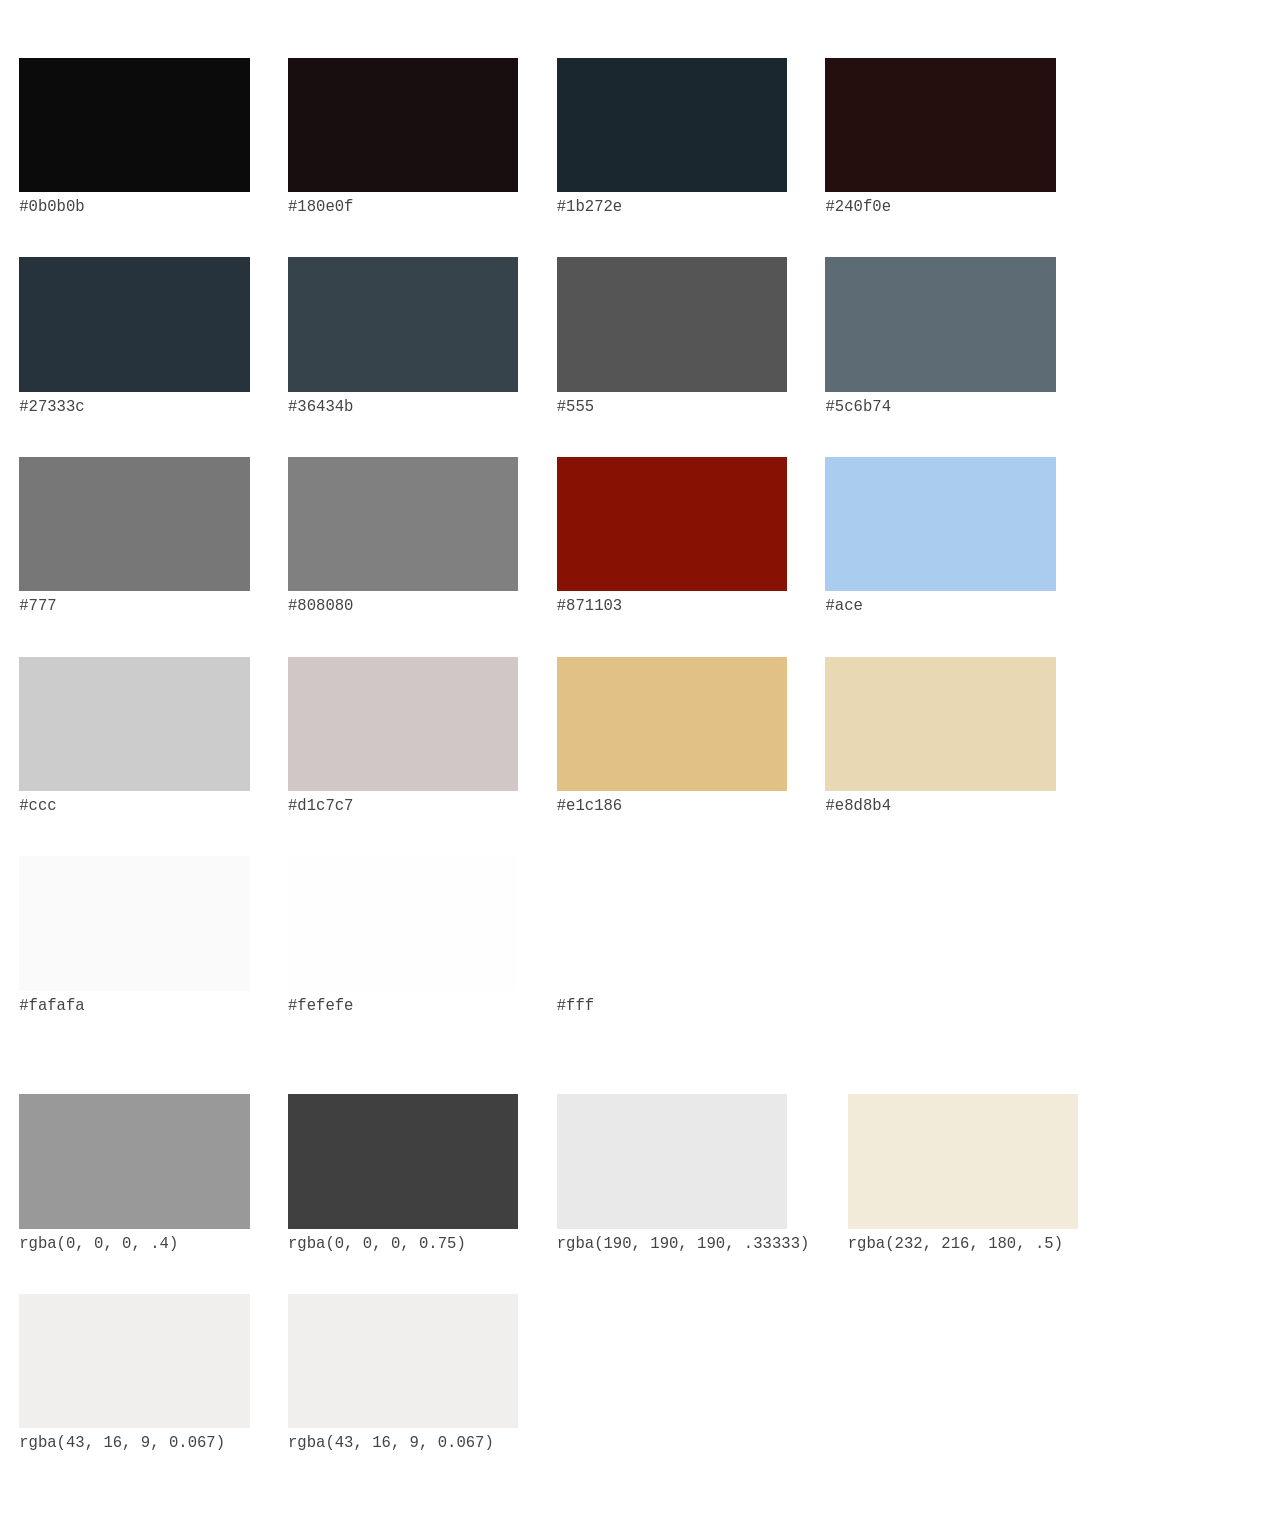
==== output/main.html @ 298e17c4 "Prima actio" ====
<!doctype html>
<html>
<head>
<title>Color scheme for main.css</title>
<meta charset='utf-8'>
<style>
body {
  margin: 0;
  font-family: sans-serif;
  line-height: 1.4;
  font-size: 1.2em;
  color: #444;
}
.color-list:before,
.color-list:after {
  content: '';
  display: table;
}
.color-list:after {
  clear: both;
}
.color-list {
  display: block;
  list-style-type: none;
  padding: 0;
  margin: 2em 0;
}
.color-list li {
  float: left;
  margin: 1em;
}
.color-list span {
  display: block;
  width: 12em;
  height: 7em;
}
.color-list b {
  font-weight: normal;
  font-family: monospace;
}
</style>
</head>
<body>



<div id='moribus'>
<script>
var hexColors = ["#0b0b0b", "#180e0f", "#1b272e", "#240f0e", "#27333c", "#36434b", "#555", "#5c6b74", "#777", "#808080", "#871103", "#ace", "#ccc", "#d1c7c7", "#e1c186", "#e8d8b4", "#fafafa", "#fefefe", "#fff"];
var rgbaColors = ["rgba(0, 0, 0, .4)", "rgba(0, 0, 0, 0.75)", "rgba(190, 190, 190, .33333)", "rgba(232, 216, 180, .5)", "rgba(43, 16, 9, 0.067)", "rgba(43, 16, 9, 0.067)"];
</script>
<script>
(function(hexColors, rgbaColors, document){


var bod = document.body;

var makeColorListHtml = function(idString, ary){
  var colorsHtml = '<ul id="' + idString + '" class="color-list">';
  ary.forEach(function(val){
    colorsHtml += '<li><span style="background-color: ' + val + ';"></span><b>' + val + '</b></li>'
  });
  colorsHtml += '</ul>';
  return colorsHtml
};

if(rgbaColors){
  document.body.insertAdjacentHTML('afterbegin', makeColorListHtml('rgba-colors', rgbaColors));
}
if(hexColors){
  document.body.insertAdjacentHTML('afterbegin', makeColorListHtml('hex-colors', hexColors));
}


})(hexColors, rgbaColors, document);
</script>
</div>
</body>
</html>
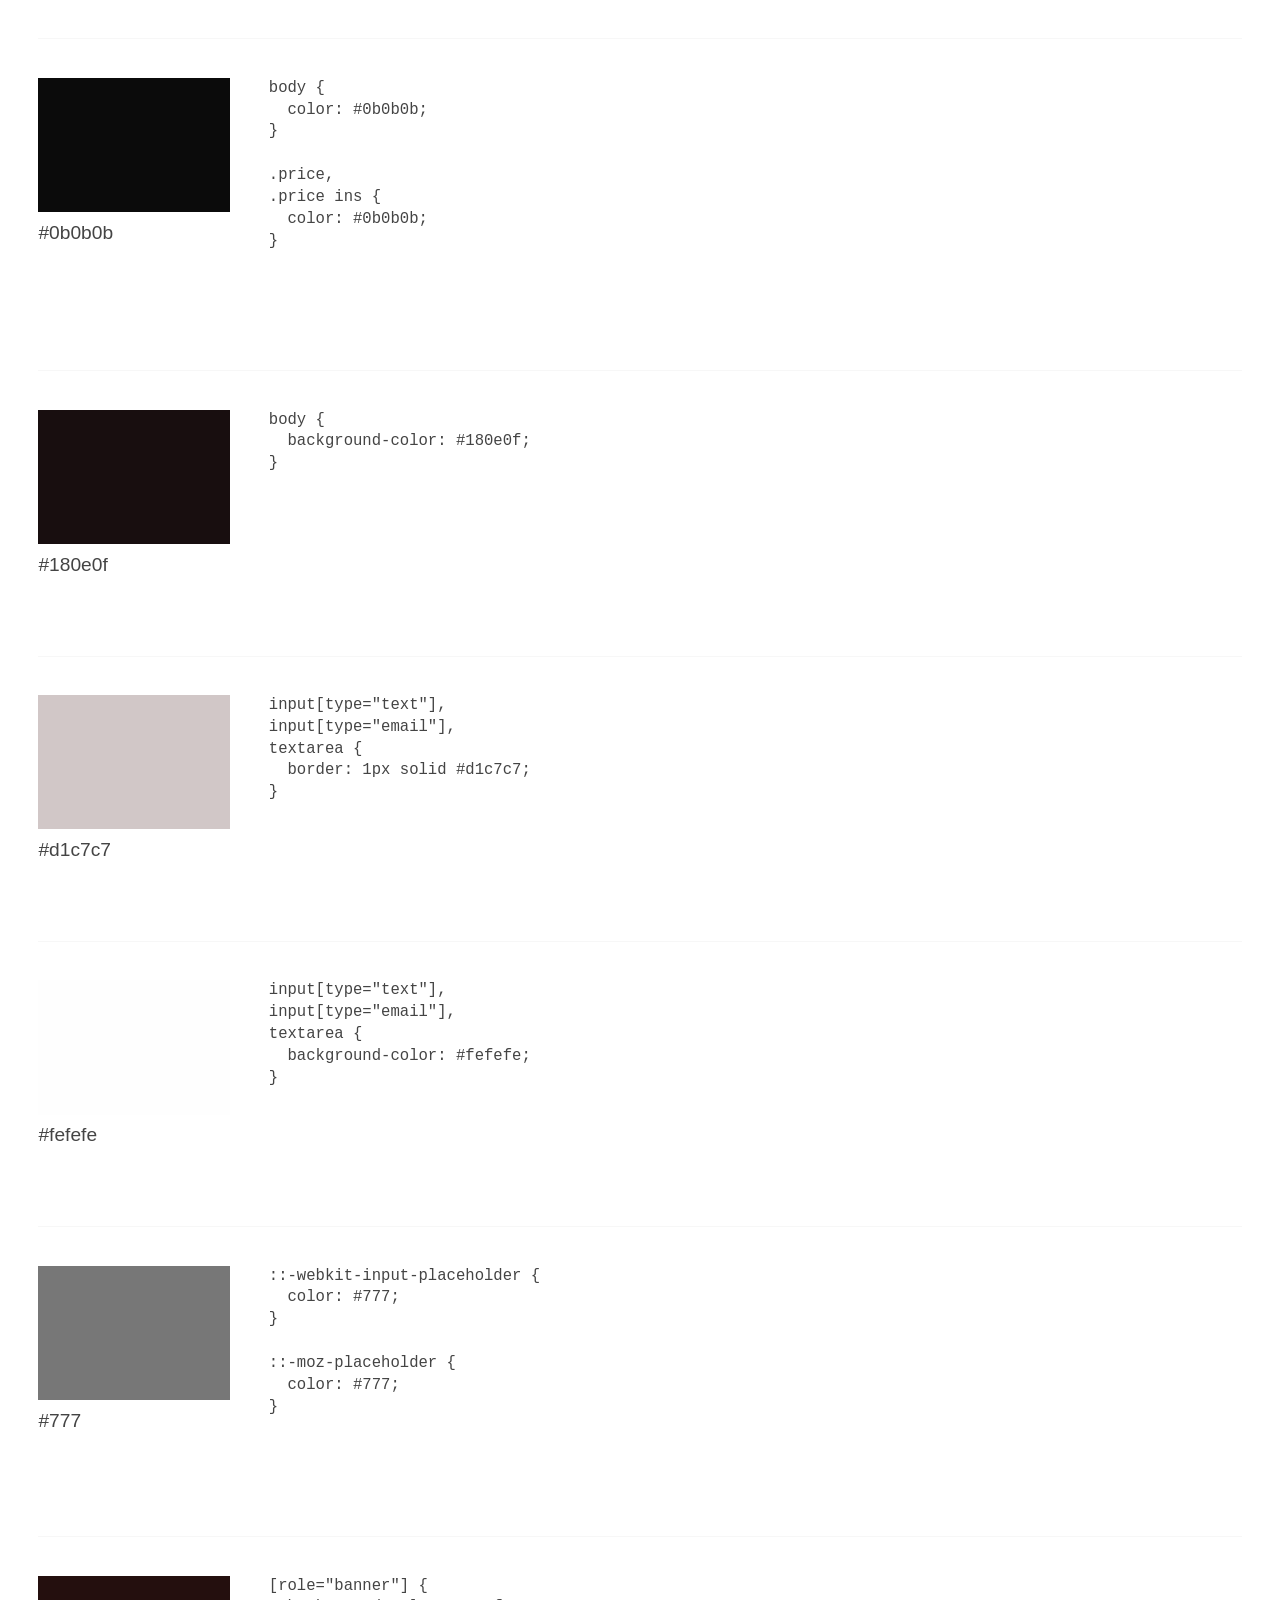
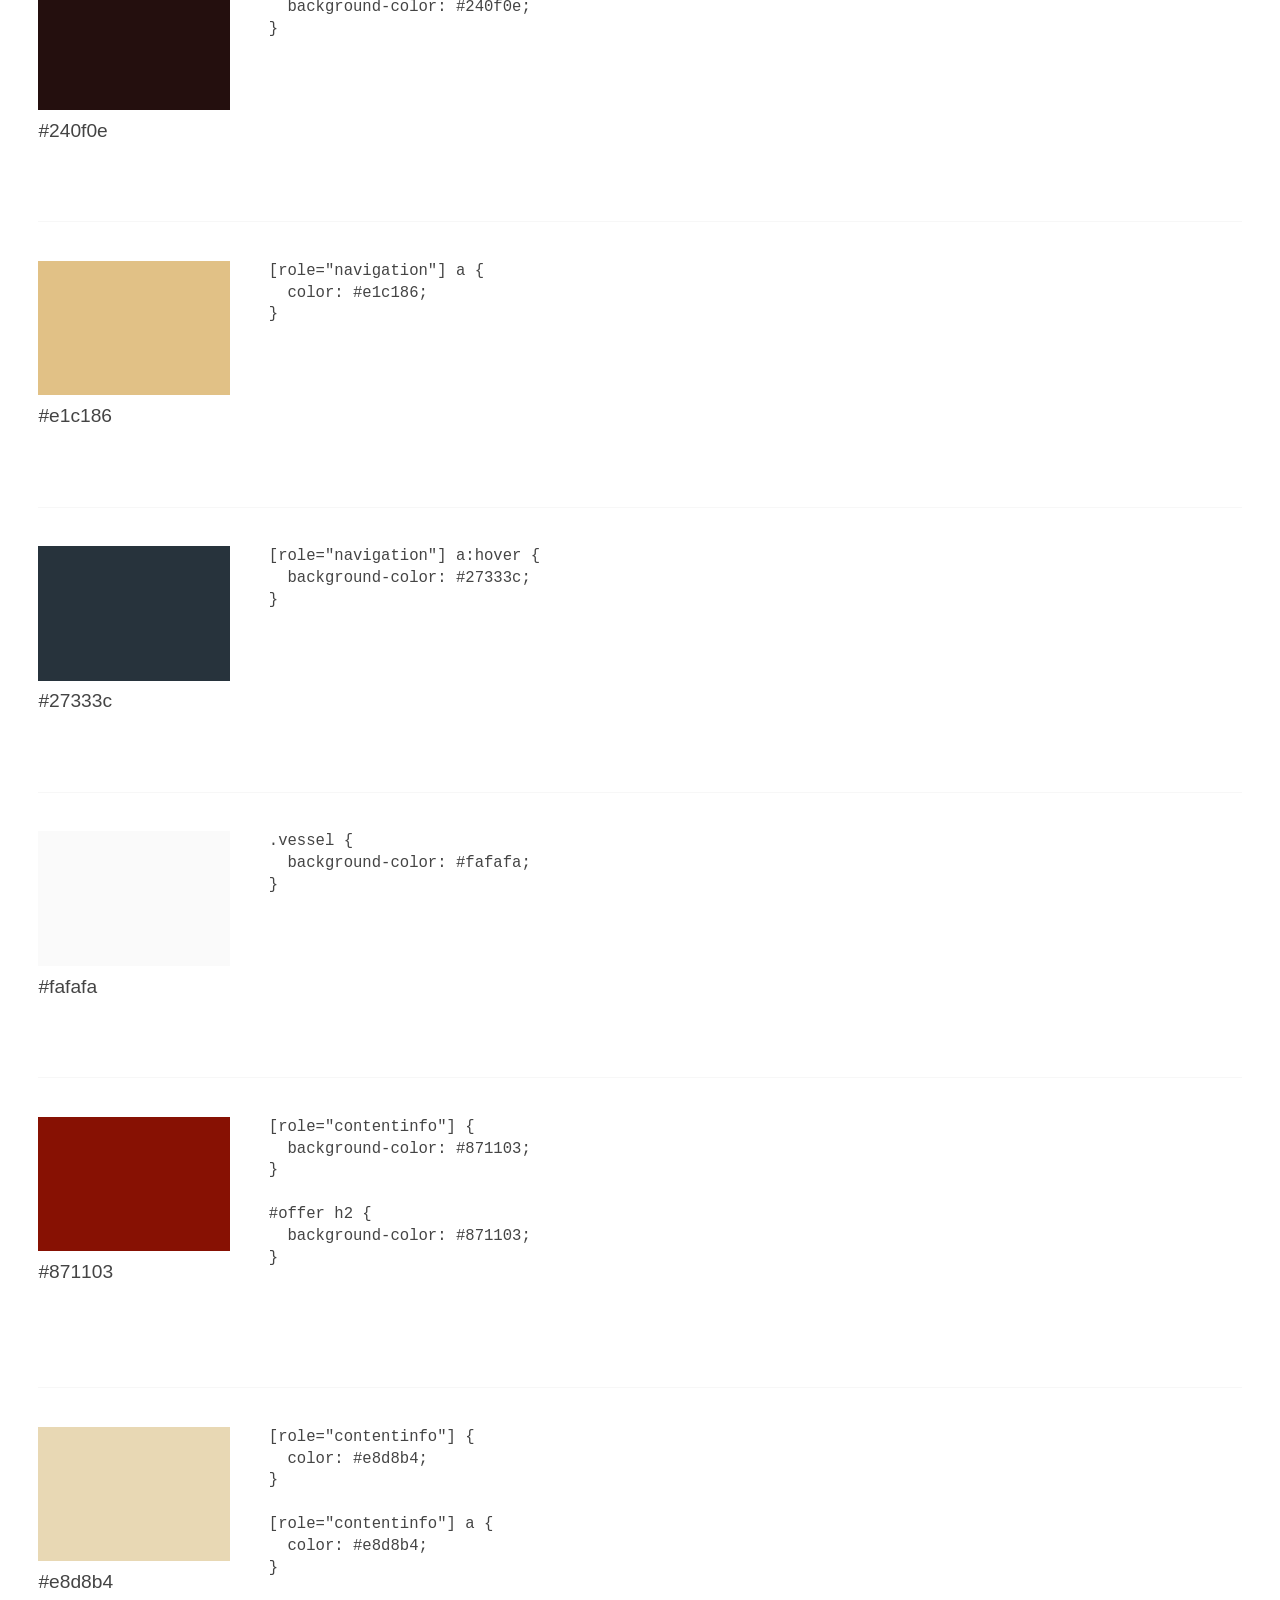
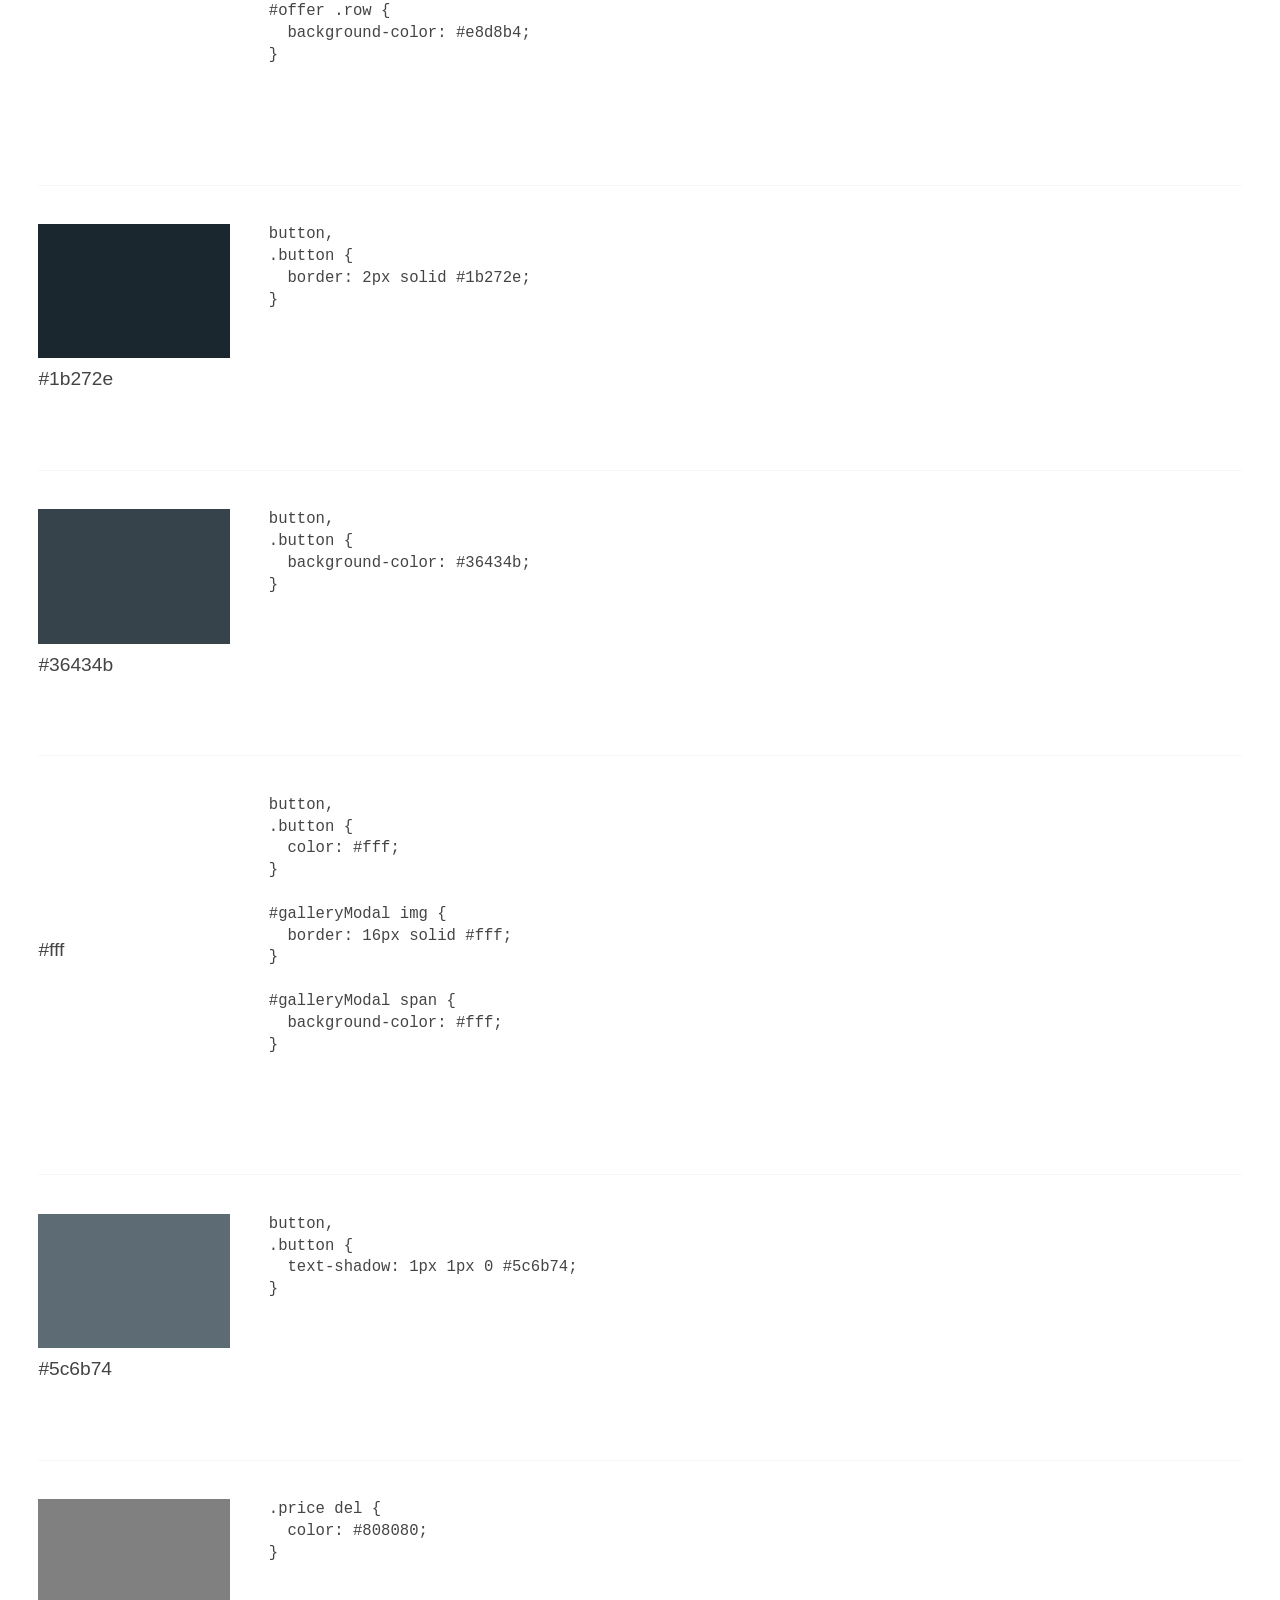
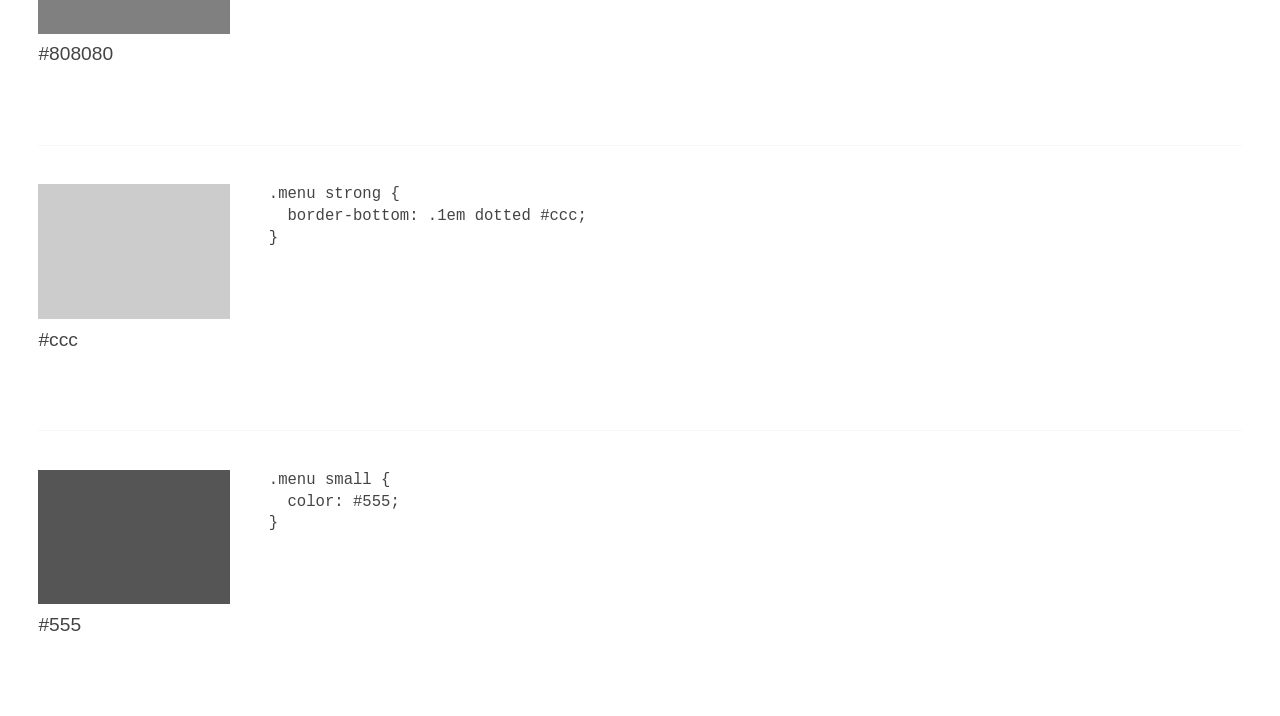
==== commit d8d83660: "CSS Static analysis so color can be matched to selector that uses it" ====
--- a/output/main.html
+++ b/output/main.html
@@ -11,31 +11,47 @@
   font-size: 1.2em;
   color: #444;
 }
-.color-list:before,
-.color-list:after {
+.color-list {
+  list-style-type: none;
+  margin: 2em;
+  padding: 0;
+}
+.color-list > li:before,
+.color-list > li:after {
   content: '';
   display: table;
 }
-.color-list:after {
+.color-list > li:after {
   clear: both;
 }
-.color-list {
-  display: block;
-  list-style-type: none;
-  padding: 0;
+.color-list > li {
+  padding: 2em 0;
   margin: 2em 0;
+  border-top: 1px solid #f7f7f7;
 }
-.color-list li {
+.color-list div {
   float: left;
-  margin: 1em;
+  width: 10em;
 }
 .color-list span {
-  display: block;
-  width: 12em;
+  display: inline-block;
+  width: 100%;
   height: 7em;
 }
-.color-list b {
+.color-list strong {
+  display: block;
   font-weight: normal;
+}
+.color-list ol {
+  float: left;
+  width: calc(100% - 12em);
+  padding: 0;
+  margin: 0 0 1em 2em;
+  list-style-type: none;
+}
+.color-list ol li {
+  margin: 0 0 1.4em;
+  white-space: pre;
   font-family: monospace;
 }
 </style>
@@ -46,8 +62,8 @@
 
 <div id='moribus'>
 <script>
-var hexColors = ["#0b0b0b", "#180e0f", "#1b272e", "#240f0e", "#27333c", "#36434b", "#555", "#5c6b74", "#777", "#808080", "#871103", "#ace", "#ccc", "#d1c7c7", "#e1c186", "#e8d8b4", "#fafafa", "#fefefe", "#fff"];
-var rgbaColors = ["rgba(0, 0, 0, .4)", "rgba(0, 0, 0, 0.75)", "rgba(190, 190, 190, .33333)", "rgba(232, 216, 180, .5)", "rgba(43, 16, 9, 0.067)", "rgba(43, 16, 9, 0.067)"];
+var hexColors = {"#0b0b0b" : ["body {\n  color: #0b0b0b;\n}", ".price,\n.price ins {\n  color: #0b0b0b;\n}"], "#180e0f" : ["body {\n  background-color: #180e0f;\n}"], "#d1c7c7" : ["input[type=\"text\"],\ninput[type=\"email\"],\ntextarea {\n  border: 1px solid #d1c7c7;\n}"], "#fefefe" : ["input[type=\"text\"],\ninput[type=\"email\"],\ntextarea {\n  background-color: #fefefe;\n}"], "#777" : ["::-webkit-input-placeholder {\n  color: #777;\n}", "::-moz-placeholder {\n  color: #777;\n}"], "#240f0e" : ["[role=\"banner\"] {\n  background-color: #240f0e;\n}"], "#e1c186" : ["[role=\"navigation\"] a {\n  color: #e1c186;\n}"], "#27333c" : ["[role=\"navigation\"] a:hover {\n  background-color: #27333c;\n}"], "#fafafa" : [".vessel {\n  background-color: #fafafa;\n}"], "#871103" : ["[role=\"contentinfo\"] {\n  background-color: #871103;\n}", "#offer h2 {\n  background-color: #871103;\n}"], "#e8d8b4" : ["[role=\"contentinfo\"] {\n  color: #e8d8b4;\n}", "[role=\"contentinfo\"] a {\n  color: #e8d8b4;\n}", "#offer .row {\n  background-color: #e8d8b4;\n}"], "#1b272e" : ["button,\n.button {\n  border: 2px solid #1b272e;\n}"], "#36434b" : ["button,\n.button {\n  background-color: #36434b;\n}"], "#fff" : ["button,\n.button {\n  color: #fff;\n}", "#galleryModal img {\n  border: 16px solid #fff;\n}", "#galleryModal span {\n  background-color: #fff;\n}"], "#5c6b74" : ["button,\n.button {\n  text-shadow: 1px 1px 0 #5c6b74;\n}"], "#808080" : [".price del {\n  color: #808080;\n}"], "#ccc" : [".menu strong {\n  border-bottom: .1em dotted #ccc;\n}"], "#555" : [".menu small {\n  color: #555;\n}"]}
+rgbaColors = undefined;
 </script>
 <script>
 (function(hexColors, rgbaColors, document){
@@ -55,20 +71,26 @@
 
 var bod = document.body;
 
-var makeColorListHtml = function(idString, ary){
-  var colorsHtml = '<ul id="' + idString + '" class="color-list">';
-  ary.forEach(function(val){
-    colorsHtml += '<li><span style="background-color: ' + val + ';"></span><b>' + val + '</b></li>'
-  });
-  colorsHtml += '</ul>';
+
+var makeColorListHtml = function(idString, obj){
+  var colorsHtml = '<ol id="' + idString + '" class="color-list">';
+  for(var color in obj){
+    colorsHtml += '<li><div><span style="background-color: ' + color + ';"></span><strong>' + color + '</strong></div>';
+    colorsHtml += '<ol>';
+    obj[color].forEach(function(declaration){
+      colorsHtml += '<li>' + declaration + '</li>';
+    });
+    colorsHtml += '</ol></li>';
+  }
+  colorsHtml += '</ol>';
   return colorsHtml
 };
 
-if(rgbaColors){
-  document.body.insertAdjacentHTML('afterbegin', makeColorListHtml('rgba-colors', rgbaColors));
-}
 if(hexColors){
   document.body.insertAdjacentHTML('afterbegin', makeColorListHtml('hex-colors', hexColors));
+}
+if(rgbaColors){
+  document.body.insertAdjacentHTML('afterbegin', makeColorListHtml('hex-colors', rgbaColors));
 }
 
 
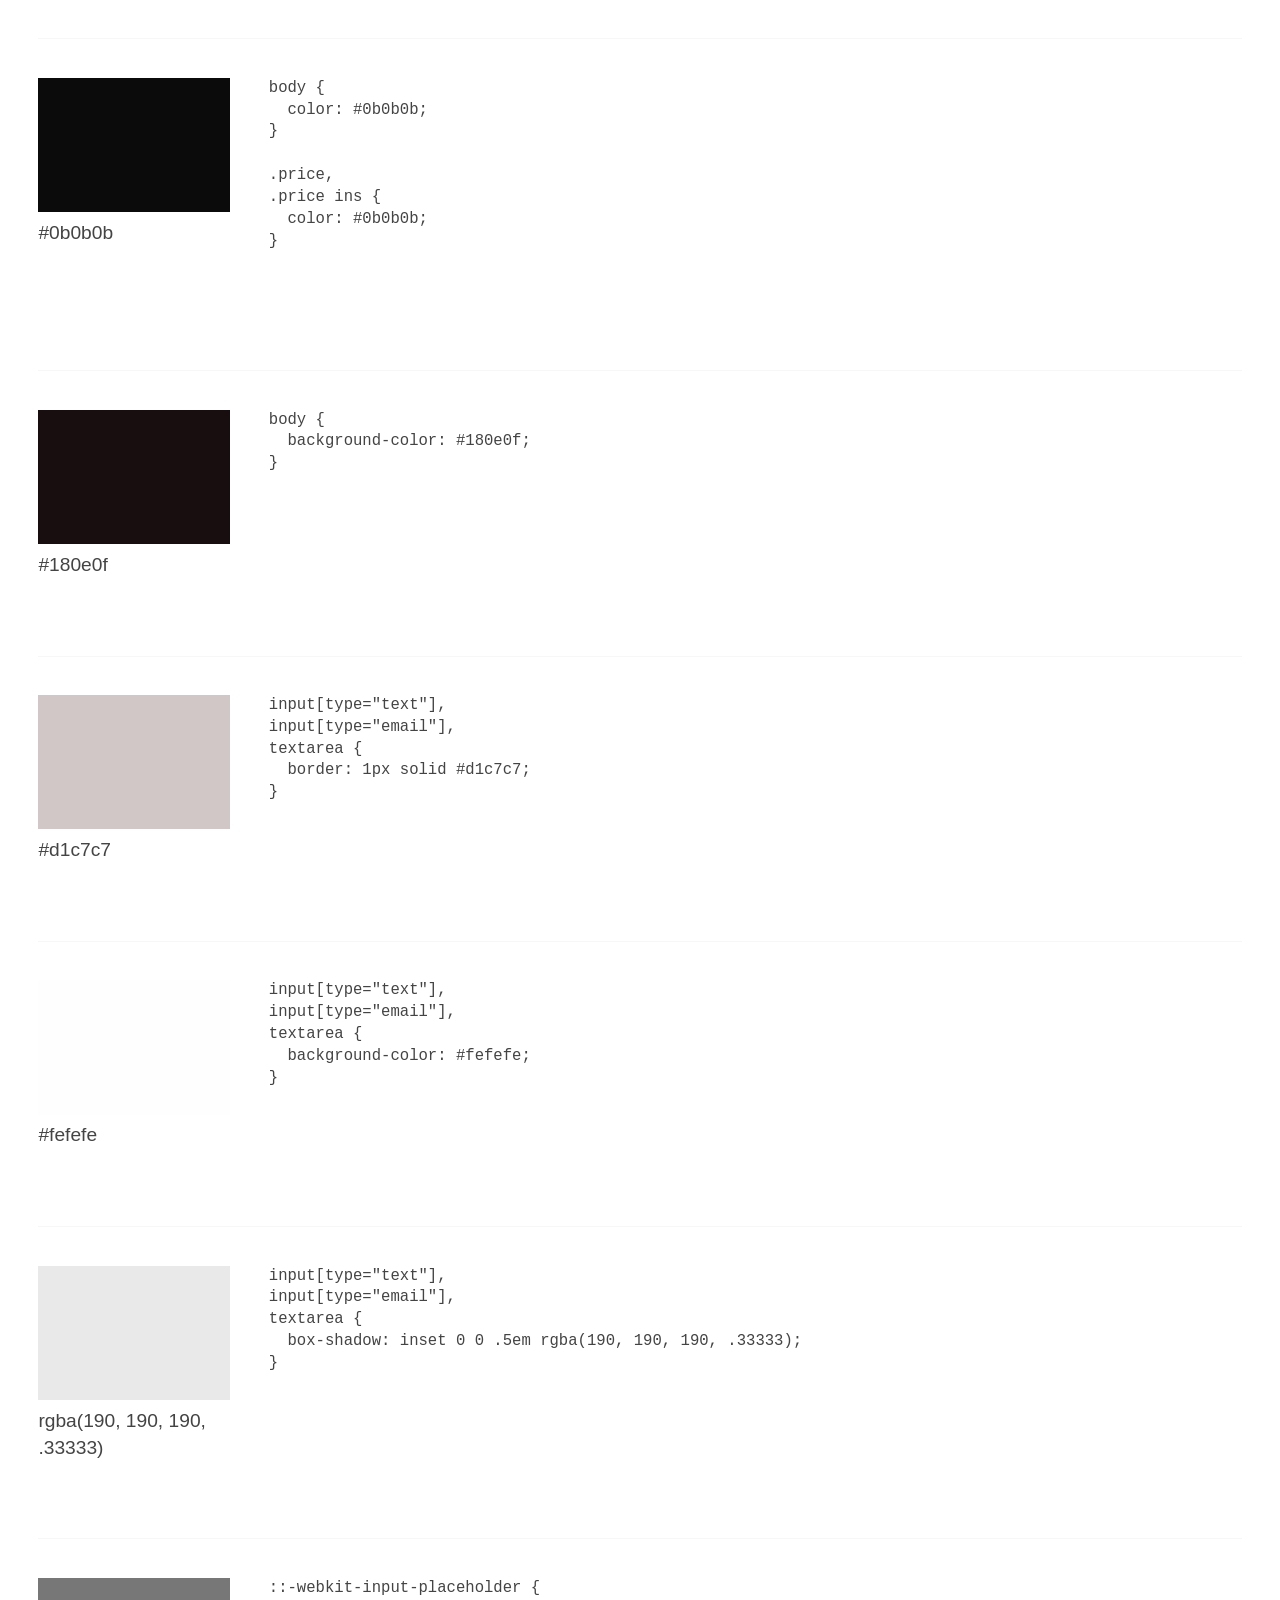
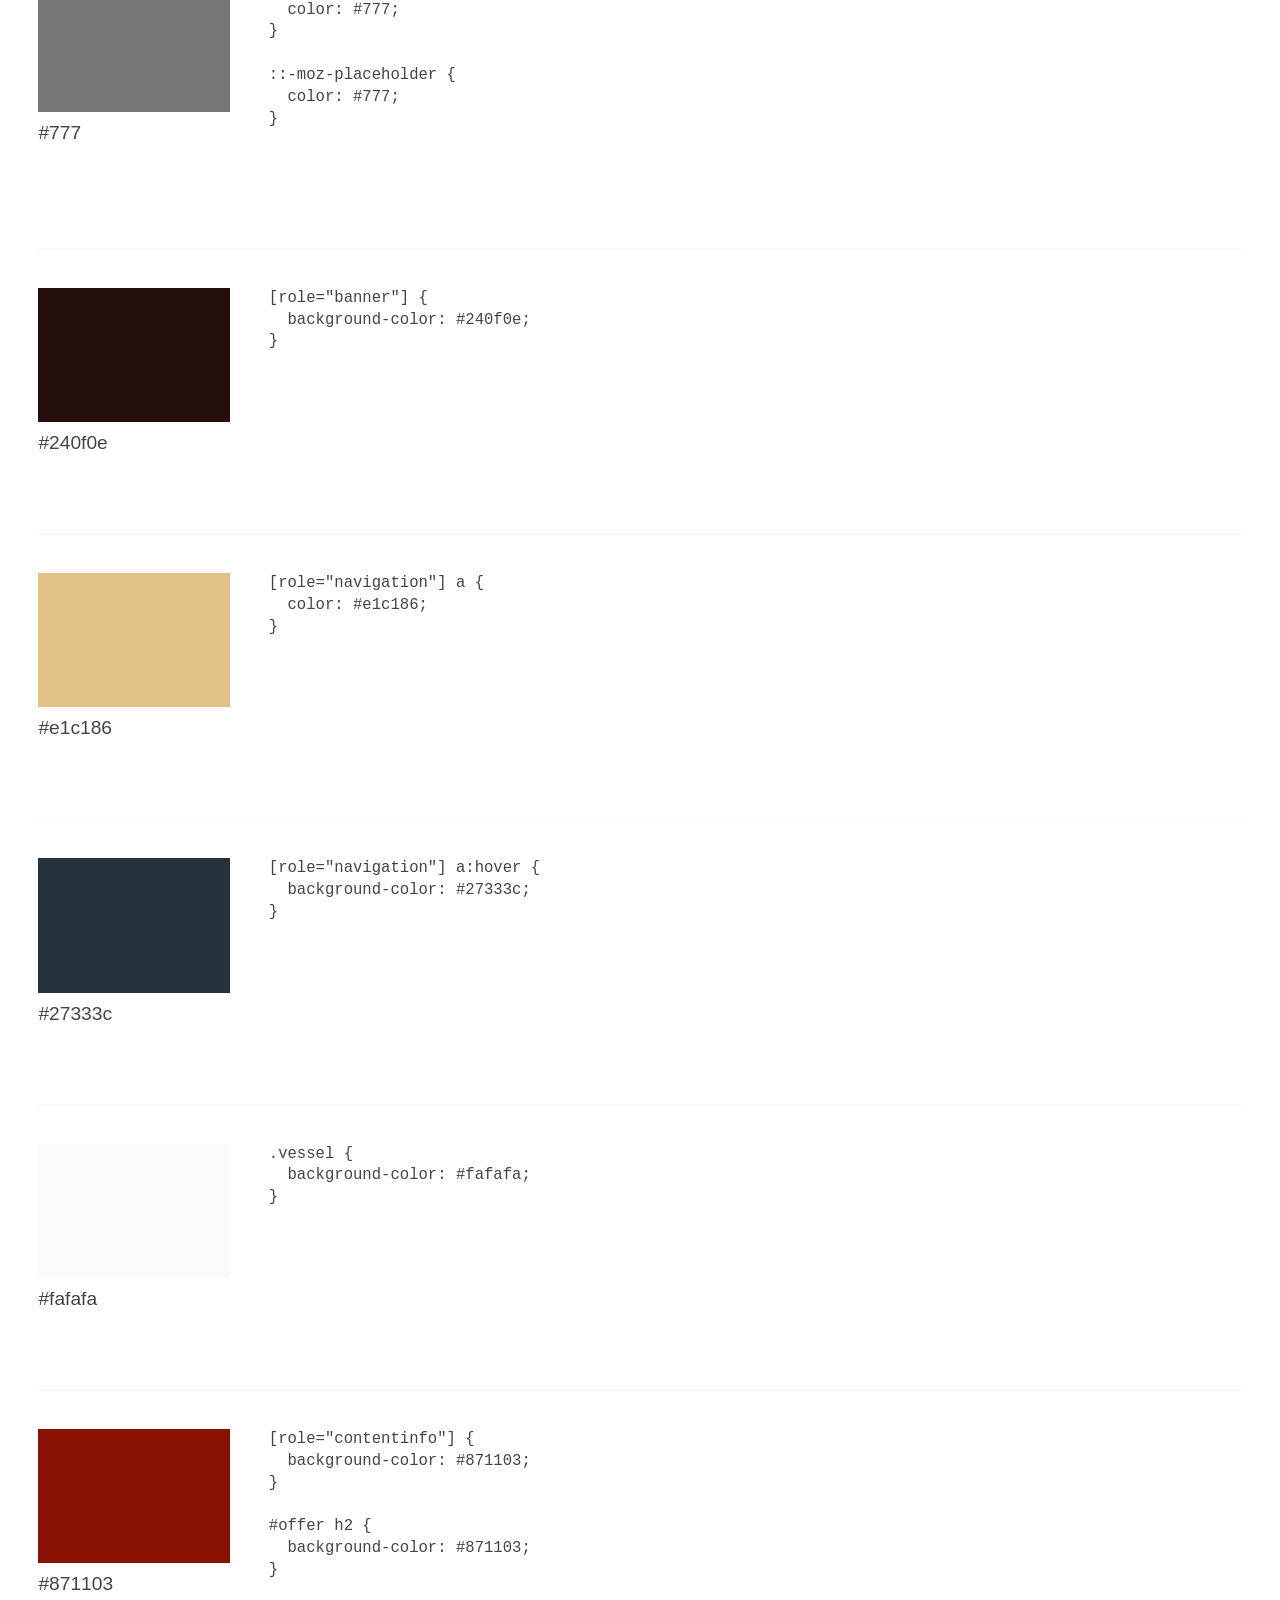
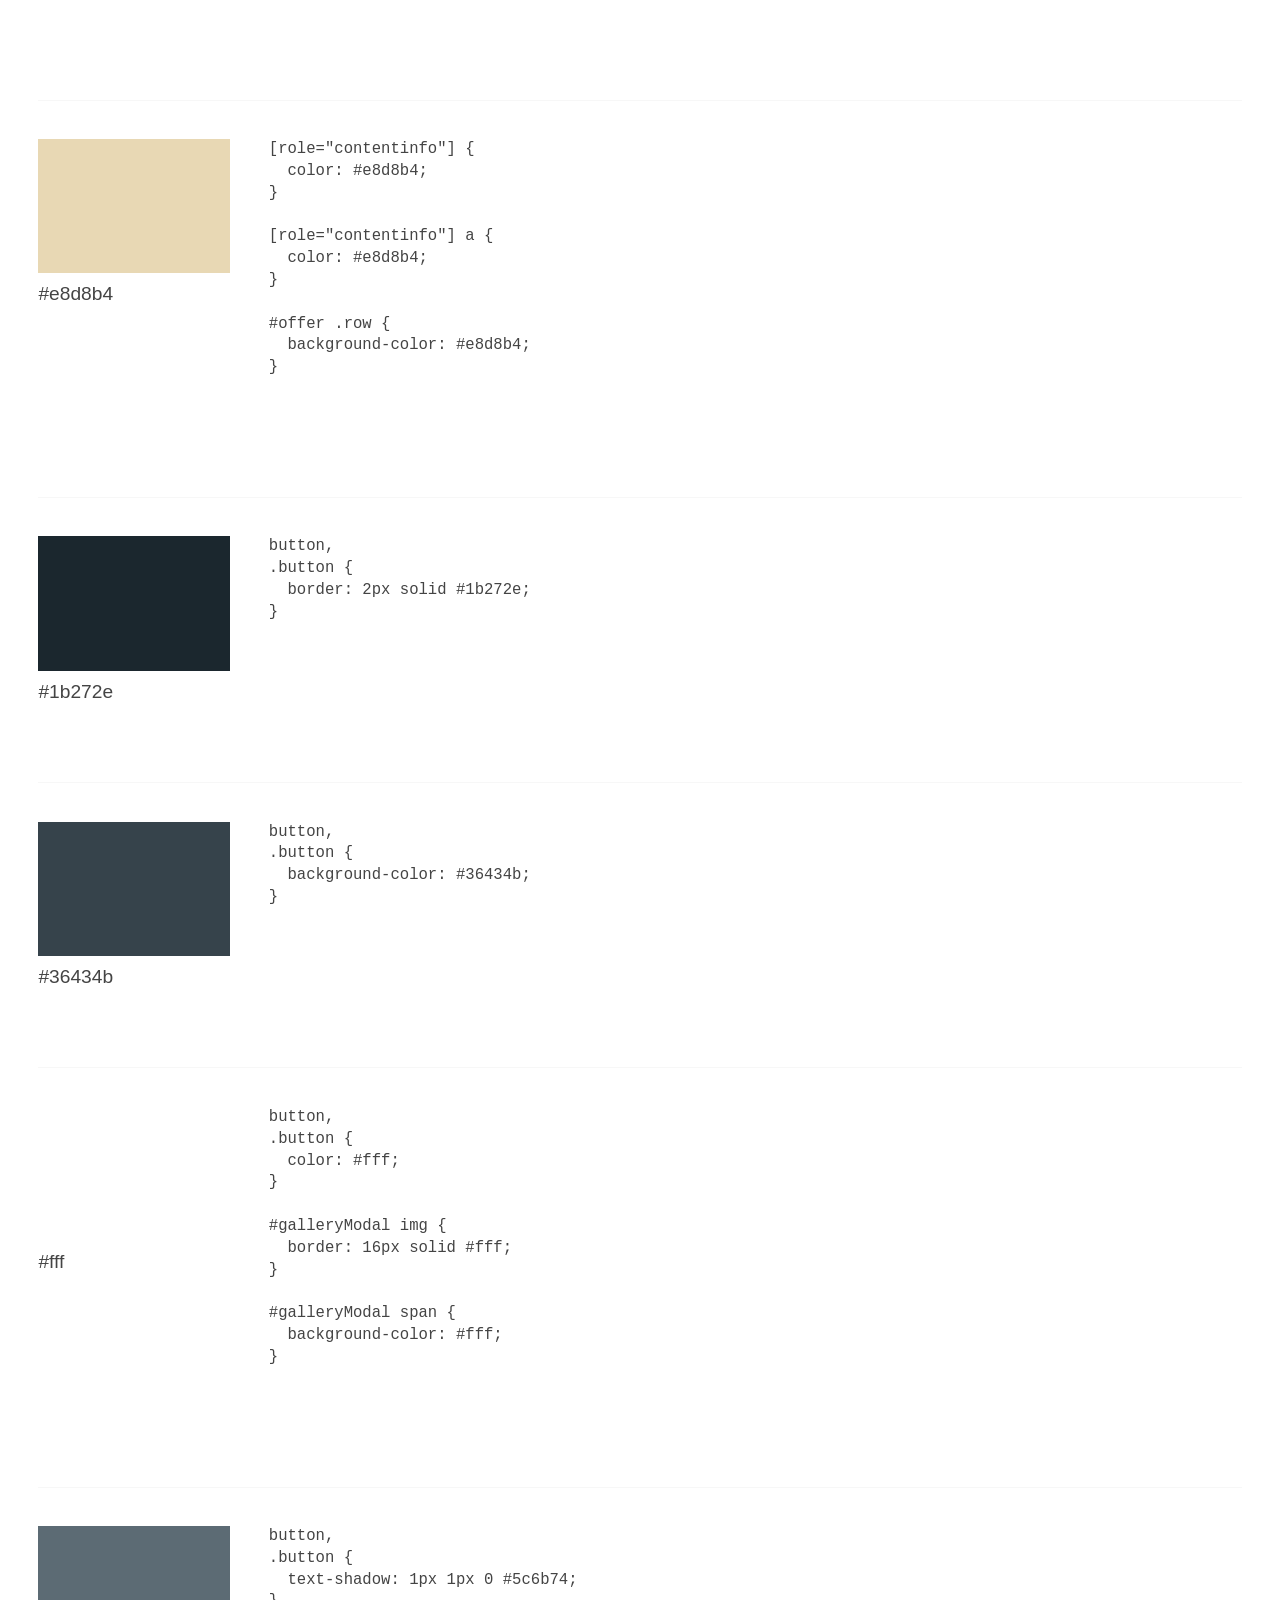
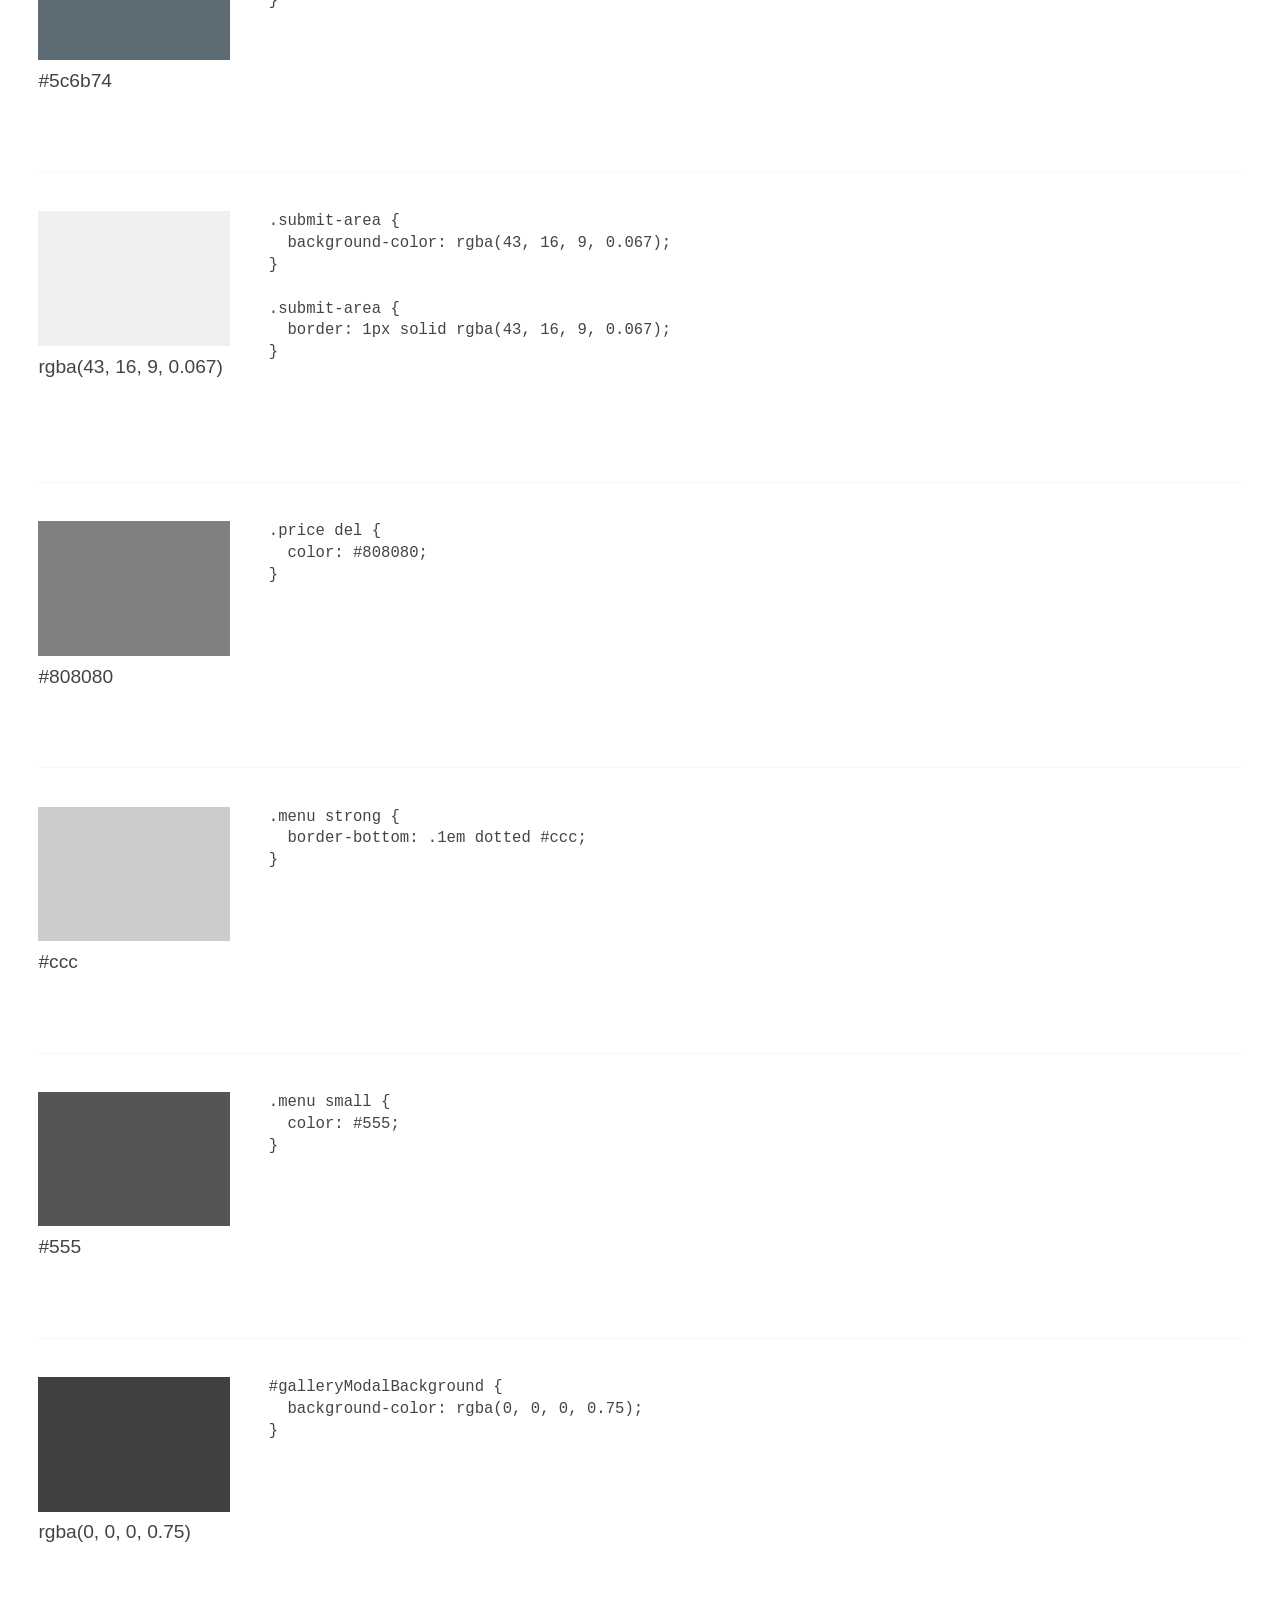
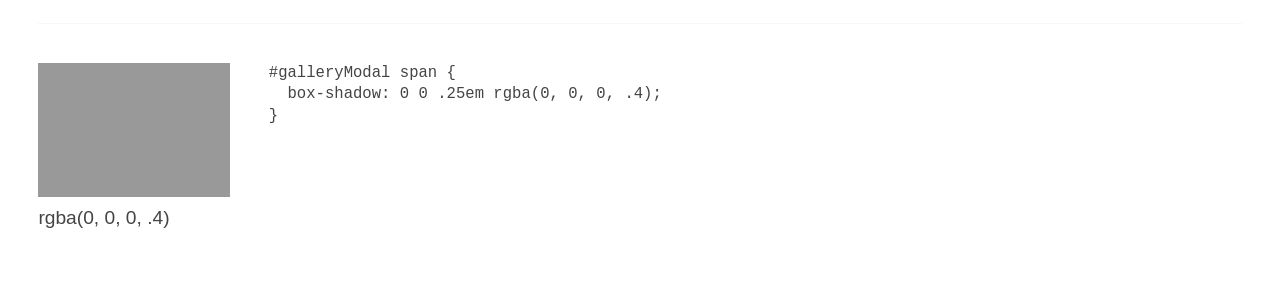
==== commit 67e12749: "Account for rgba? values" ====
--- a/output/main.html
+++ b/output/main.html
@@ -62,9 +62,8 @@
 
 <div id='moribus'>
 <script>
-var hexColors = {"#0b0b0b" : ["body {\n  color: #0b0b0b;\n}", ".price,\n.price ins {\n  color: #0b0b0b;\n}"], "#180e0f" : ["body {\n  background-color: #180e0f;\n}"], "#d1c7c7" : ["input[type=\"text\"],\ninput[type=\"email\"],\ntextarea {\n  border: 1px solid #d1c7c7;\n}"], "#fefefe" : ["input[type=\"text\"],\ninput[type=\"email\"],\ntextarea {\n  background-color: #fefefe;\n}"], "#777" : ["::-webkit-input-placeholder {\n  color: #777;\n}", "::-moz-placeholder {\n  color: #777;\n}"], "#240f0e" : ["[role=\"banner\"] {\n  background-color: #240f0e;\n}"], "#e1c186" : ["[role=\"navigation\"] a {\n  color: #e1c186;\n}"], "#27333c" : ["[role=\"navigation\"] a:hover {\n  background-color: #27333c;\n}"], "#fafafa" : [".vessel {\n  background-color: #fafafa;\n}"], "#871103" : ["[role=\"contentinfo\"] {\n  background-color: #871103;\n}", "#offer h2 {\n  background-color: #871103;\n}"], "#e8d8b4" : ["[role=\"contentinfo\"] {\n  color: #e8d8b4;\n}", "[role=\"contentinfo\"] a {\n  color: #e8d8b4;\n}", "#offer .row {\n  background-color: #e8d8b4;\n}"], "#1b272e" : ["button,\n.button {\n  border: 2px solid #1b272e;\n}"], "#36434b" : ["button,\n.button {\n  background-color: #36434b;\n}"], "#fff" : ["button,\n.button {\n  color: #fff;\n}", "#galleryModal img {\n  border: 16px solid #fff;\n}", "#galleryModal span {\n  background-color: #fff;\n}"], "#5c6b74" : ["button,\n.button {\n  text-shadow: 1px 1px 0 #5c6b74;\n}"], "#808080" : [".price del {\n  color: #808080;\n}"], "#ccc" : [".menu strong {\n  border-bottom: .1em dotted #ccc;\n}"], "#555" : [".menu small {\n  color: #555;\n}"]}
-rgbaColors = undefined;
-</script>
+var hexColors = {"#0b0b0b" : ["body {\n  color: #0b0b0b;\n}", ".price,\n.price ins {\n  color: #0b0b0b;\n}"], "#180e0f" : ["body {\n  background-color: #180e0f;\n}"], "#d1c7c7" : ["input[type=\"text\"],\ninput[type=\"email\"],\ntextarea {\n  border: 1px solid #d1c7c7;\n}"], "#fefefe" : ["input[type=\"text\"],\ninput[type=\"email\"],\ntextarea {\n  background-color: #fefefe;\n}"], "rgba(190, 190, 190, .33333)" : ["input[type=\"text\"],\ninput[type=\"email\"],\ntextarea {\n  box-shadow: inset 0 0 .5em rgba(190, 190, 190, .33333);\n}"], "#777" : ["::-webkit-input-placeholder {\n  color: #777;\n}", "::-moz-placeholder {\n  color: #777;\n}"], "#240f0e" : ["[role=\"banner\"] {\n  background-color: #240f0e;\n}"], "#e1c186" : ["[role=\"navigation\"] a {\n  color: #e1c186;\n}"], "#27333c" : ["[role=\"navigation\"] a:hover {\n  background-color: #27333c;\n}"], "#fafafa" : [".vessel {\n  background-color: #fafafa;\n}"], "#871103" : ["[role=\"contentinfo\"] {\n  background-color: #871103;\n}", "#offer h2 {\n  background-color: #871103;\n}"], "#e8d8b4" : ["[role=\"contentinfo\"] {\n  color: #e8d8b4;\n}", "[role=\"contentinfo\"] a {\n  color: #e8d8b4;\n}", "#offer .row {\n  background-color: #e8d8b4;\n}"], "#1b272e" : ["button,\n.button {\n  border: 2px solid #1b272e;\n}"], "#36434b" : ["button,\n.button {\n  background-color: #36434b;\n}"], "#fff" : ["button,\n.button {\n  color: #fff;\n}", "#galleryModal img {\n  border: 16px solid #fff;\n}", "#galleryModal span {\n  background-color: #fff;\n}"], "#5c6b74" : ["button,\n.button {\n  text-shadow: 1px 1px 0 #5c6b74;\n}"], "rgba(43, 16, 9, 0.067)" : [".submit-area {\n  background-color: rgba(43, 16, 9, 0.067);\n}", ".submit-area {\n  border: 1px solid rgba(43, 16, 9, 0.067);\n}"], "#808080" : [".price del {\n  color: #808080;\n}"], "#ccc" : [".menu strong {\n  border-bottom: .1em dotted #ccc;\n}"], "#555" : [".menu small {\n  color: #555;\n}"], "rgba(0, 0, 0, 0.75)" : ["#galleryModalBackground {\n  background-color: rgba(0, 0, 0, 0.75);\n}"], "rgba(0, 0, 0, .4)" : ["#galleryModal span {\n  box-shadow: 0 0 .25em rgba(0, 0, 0, .4);\n}"]};
+var rgbaColors = undefined;</script>
 <script>
 (function(hexColors, rgbaColors, document){
 
